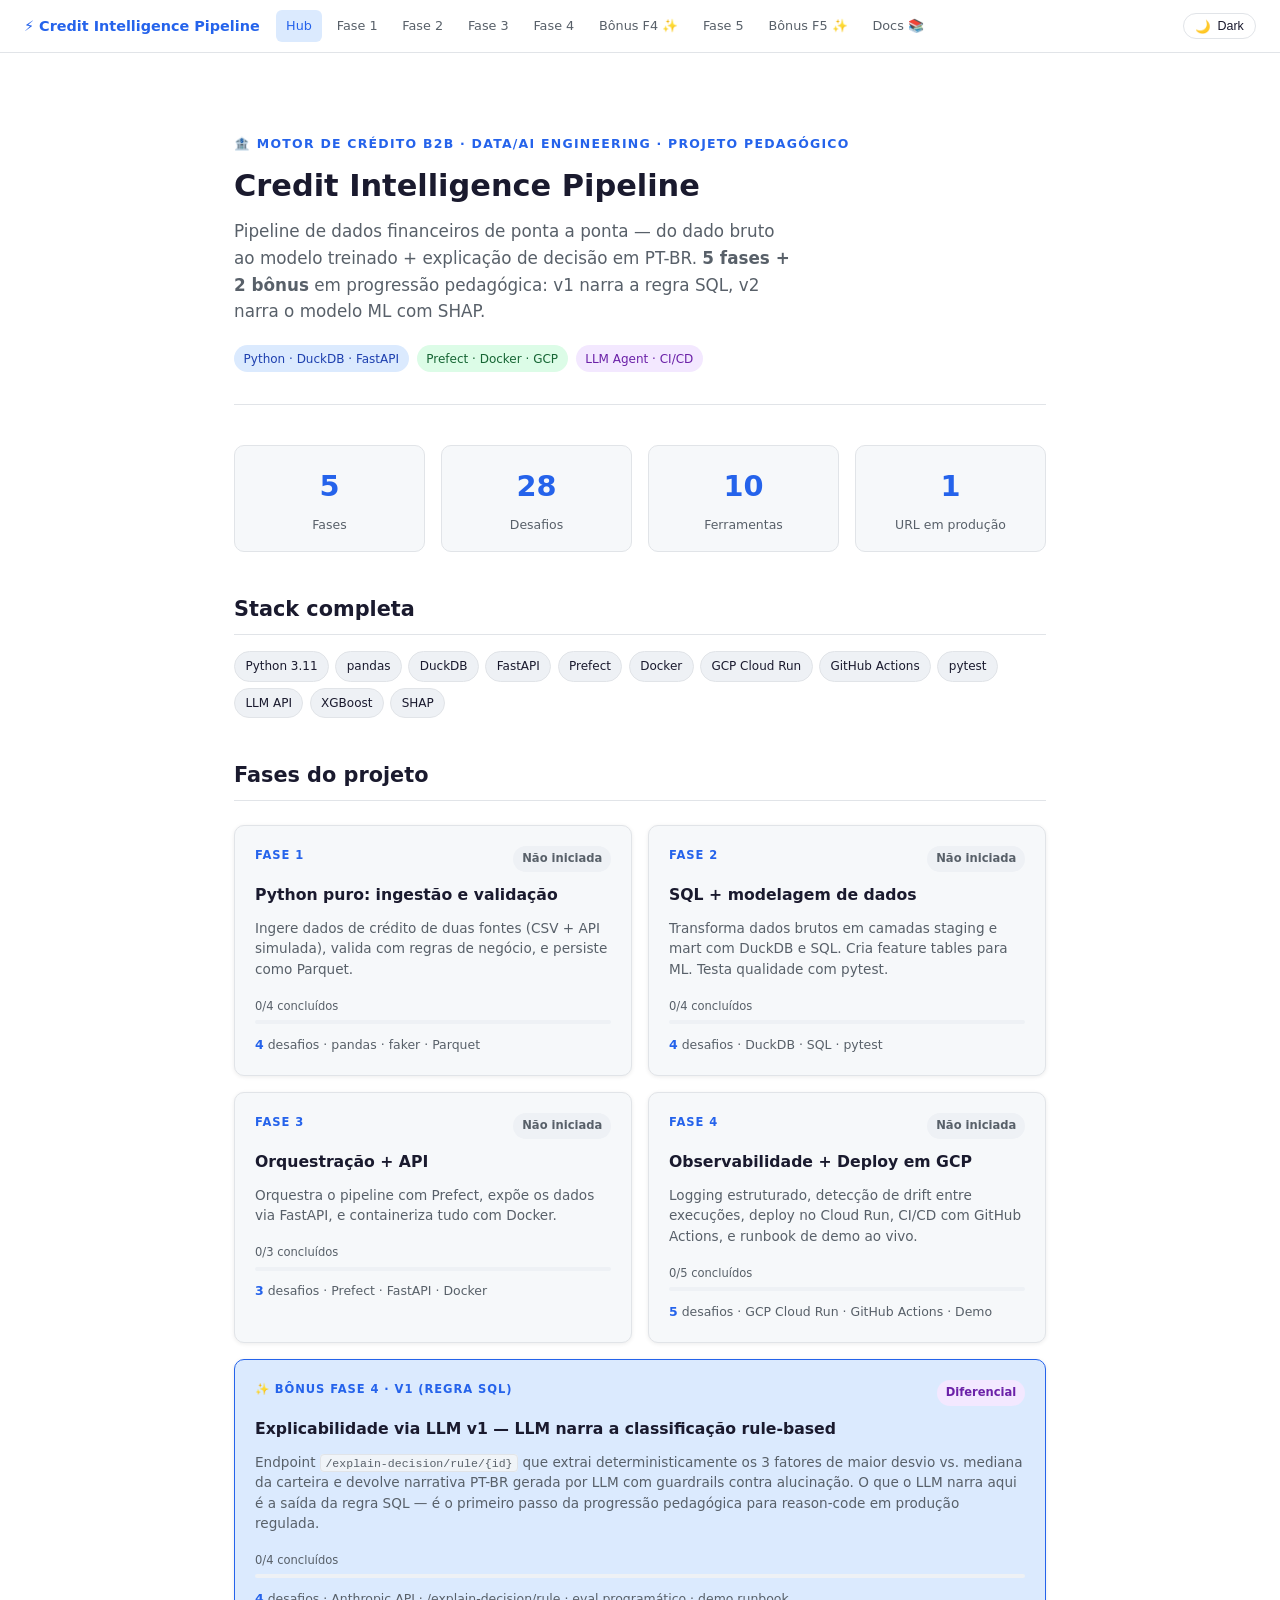
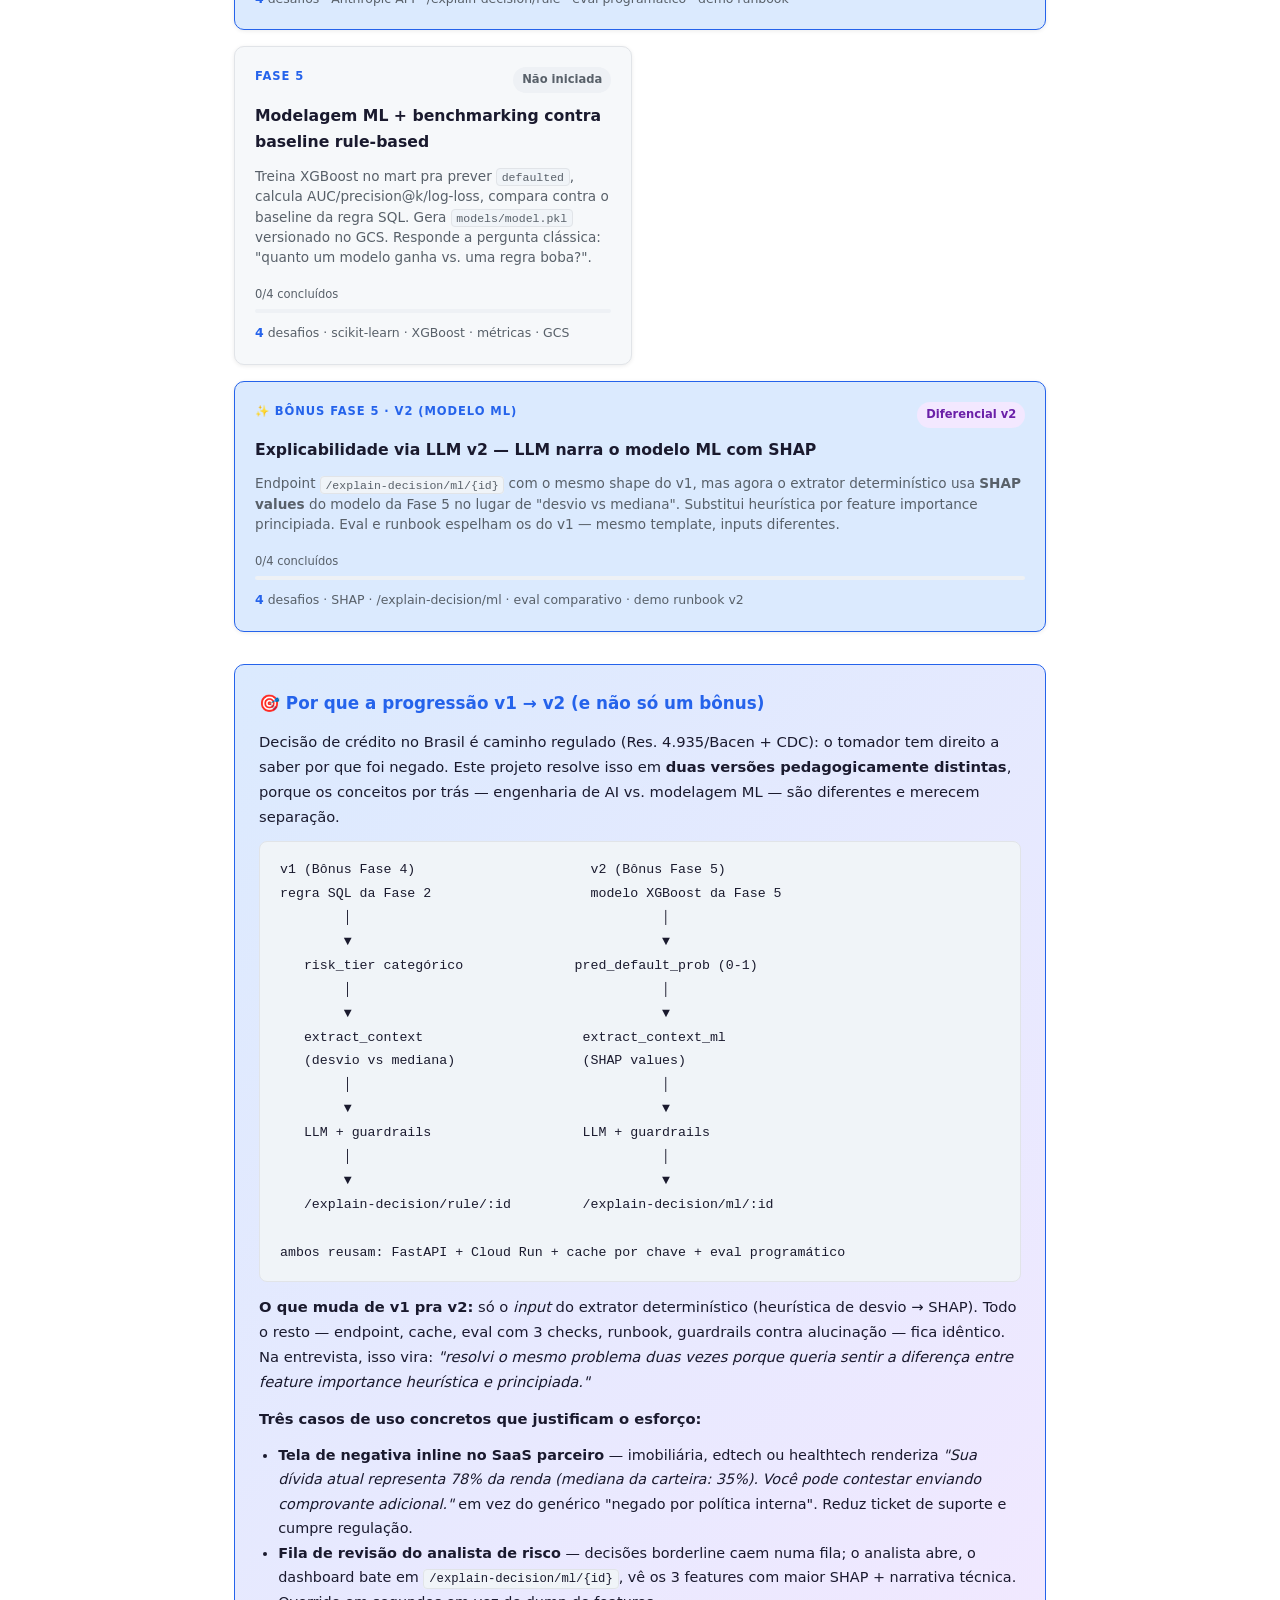
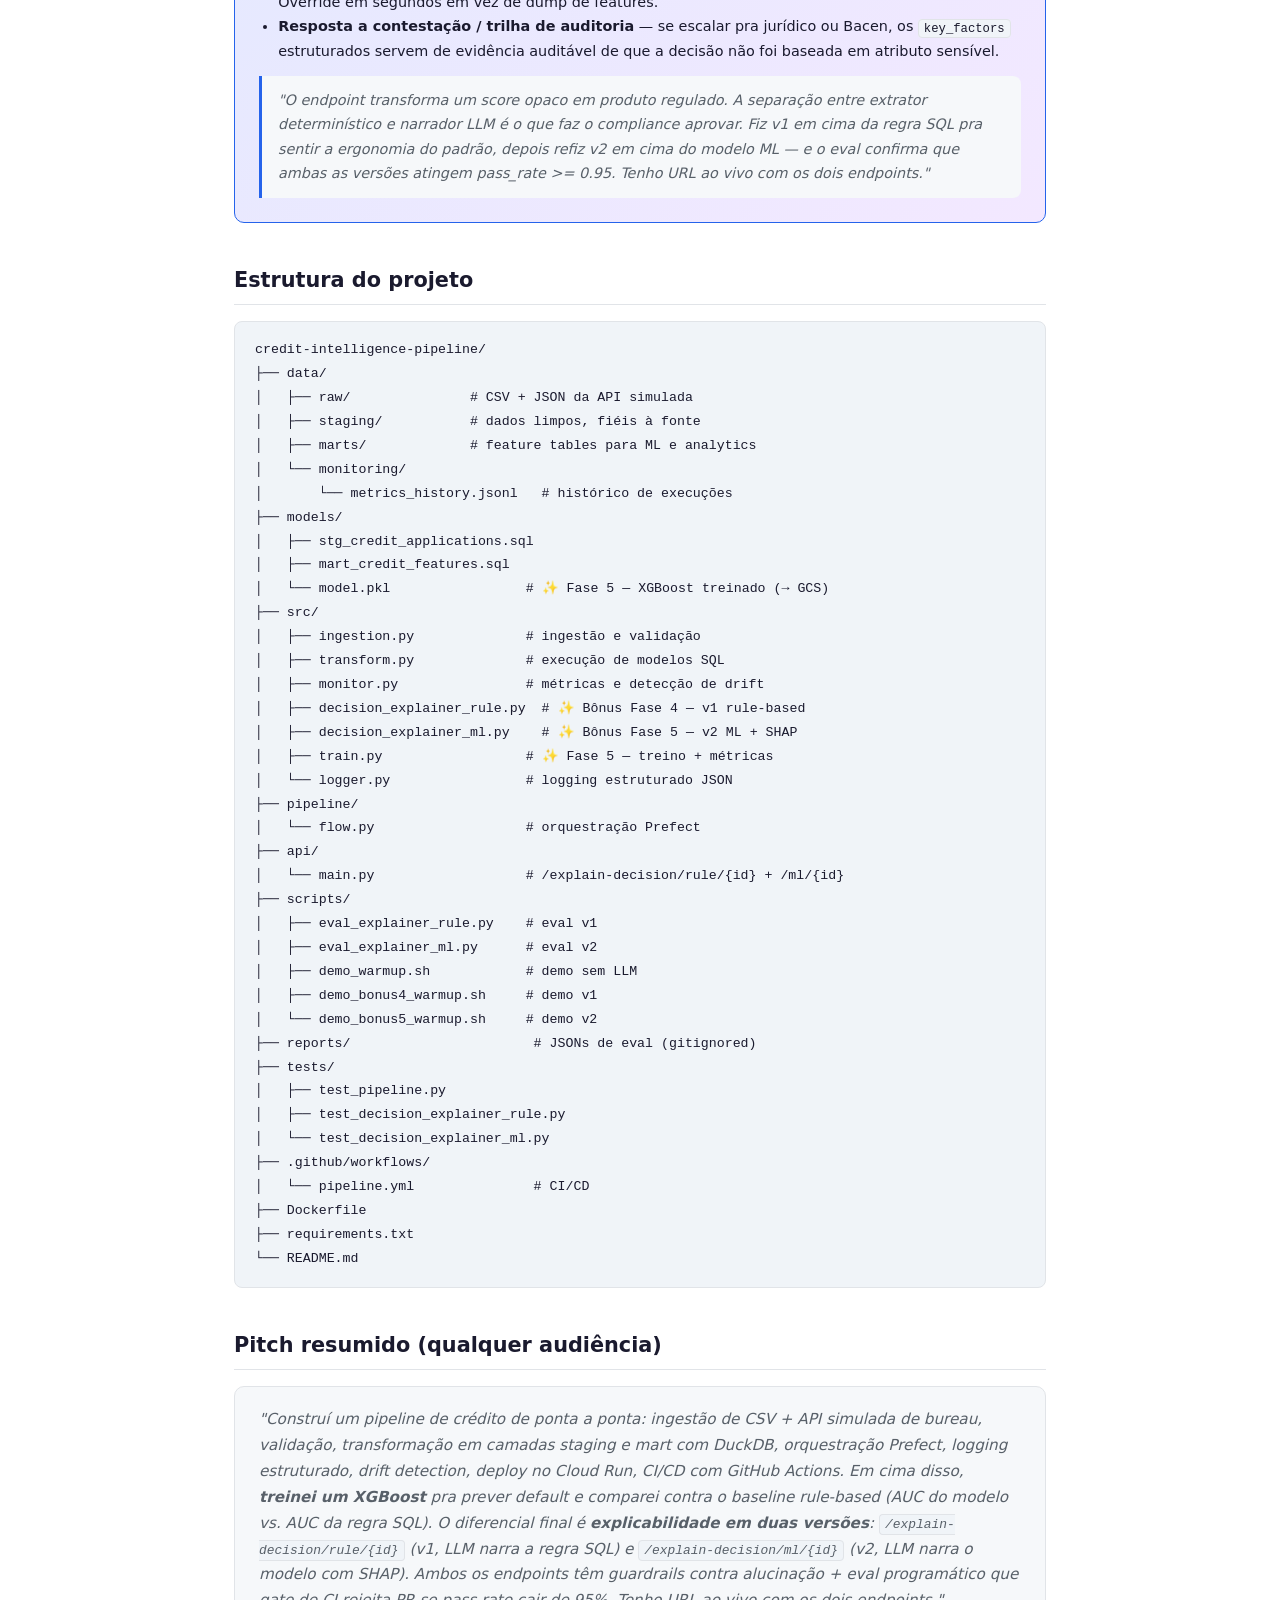
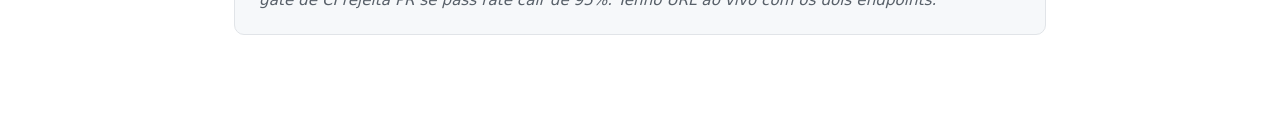
==== context/projeto-pedagogico/index.html @ de7de93d "chore: tornar projeto-pedagogico público + T.10 CI/CD level 2" ====
<!DOCTYPE html>
<html lang="pt-BR" data-theme="light">
<head>
<meta charset="UTF-8">
<meta name="viewport" content="width=device-width, initial-scale=1.0">
<title>Credit Intelligence Pipeline — Hub</title>
<link rel="stylesheet" href="style.css">
<style>
.hero {
  padding: 3rem 0 2rem;
  border-bottom: 1px solid var(--border);
  margin-bottom: 2.5rem;
}
.hero-label {
  font-size: 0.78rem; font-weight: 700; text-transform: uppercase;
  letter-spacing: 0.1em; color: var(--accent); margin-bottom: 0.75rem;
}
.hero h1 { margin-bottom: 0.75rem; }
.hero-sub { font-size: 1.05rem; color: var(--muted); max-width: 560px; line-height: 1.6; }
.meta { display: flex; flex-wrap: wrap; gap: 0.5rem; margin: 1.25rem 0 0; }

/* Phase grid */
.phase-grid { display: grid; grid-template-columns: repeat(auto-fill, minmax(360px, 1fr)); gap: 1rem; margin: 1.5rem 0; }

.phase-card {
  border: 1px solid var(--border); border-radius: var(--radius);
  padding: 1.25rem; background: var(--bg-2);
  display: flex; flex-direction: column; gap: 0.6rem;
  text-decoration: none; color: var(--text);
  transition: all 0.2s; box-shadow: var(--shadow);
}
.phase-card:hover {
  border-color: var(--accent); box-shadow: var(--shadow-lg);
  transform: translateY(-2px); text-decoration: none; color: var(--text);
}
.phase-card.bonus {
  border-color: var(--accent); background: var(--accent-light);
  grid-column: 1 / -1;
}
.phase-card-top { display: flex; justify-content: space-between; align-items: flex-start; gap: 1rem; }
.phase-num { font-size: 0.72rem; font-weight: 700; text-transform: uppercase; letter-spacing: 0.08em; color: var(--accent); }
.phase-status { font-size: 0.72rem; padding: 0.2rem 0.55rem; border-radius: 20px; font-weight: 600; white-space: nowrap; }
.status-todo { background: var(--bg-3); color: var(--muted); }
.status-done { background: var(--green); color: var(--green-text); }
.status-wip { background: var(--yellow); color: var(--yellow-text); }
.phase-card h3 { margin: 0; font-size: 0.98rem; color: var(--text); }
.phase-card p { font-size: 0.85rem; color: var(--muted); margin: 0; line-height: 1.5; }
.phase-challenges { font-size: 0.78rem; color: var(--muted); }
.phase-challenges span { color: var(--accent); font-weight: 600; }

/* Summary stats */
.stats { display: grid; grid-template-columns: repeat(4, 1fr); gap: 1rem; margin: 2rem 0; }
.stat { text-align: center; padding: 1rem; background: var(--bg-2); border: 1px solid var(--border); border-radius: var(--radius); }
.stat-num { font-size: 1.8rem; font-weight: 700; color: var(--accent); }
.stat-label { font-size: 0.78rem; color: var(--muted); margin-top: 0.2rem; }

/* Stack pills */
.stack { display: flex; flex-wrap: wrap; gap: 0.4rem; margin: 1rem 0; }
.pill {
  font-size: 0.75rem; font-weight: 500; padding: 0.25rem 0.65rem;
  background: var(--bg-3); border: 1px solid var(--border);
  border-radius: 20px; color: var(--text);
}

/* Bonus highlight */
.bonus-highlight {
  background: linear-gradient(135deg, var(--accent-light), var(--purple));
  border: 1px solid var(--accent); border-radius: var(--radius);
  padding: 1.5rem; margin: 2rem 0;
}
.bonus-highlight h3 { color: var(--accent); margin-top: 0; }
.bonus-highlight p { color: var(--text); font-size: 0.92rem; }
.quote {
  background: var(--bg-2); border-left: 3px solid var(--accent);
  padding: 0.75rem 1rem; border-radius: 0 8px 8px 0;
  font-style: italic; font-size: 0.9rem; color: var(--muted); margin-top: 0.75rem;
}
</style>
</head>
<body data-page-key="">

<div class="topbar">
  <div class="topbar-left">
    <span class="topbar-brand">⚡ Credit Intelligence Pipeline</span>
    <nav class="topbar-nav">
      <a href="index.html" class="active">Hub</a>
      <a href="fase-1.html">Fase 1</a>
      <a href="fase-2.html">Fase 2</a>
      <a href="fase-3.html">Fase 3</a>
      <a href="fase-4.html">Fase 4</a>
      <a href="bonus-fase4.html">Bônus F4 ✨</a>
      <a href="fase-5.html">Fase 5</a>
      <a href="bonus-fase5.html">Bônus F5 ✨</a>
      <a href="docs.html">Docs 📚</a>
    </nav>
  </div>
  <div class="topbar-right">
    <button class="btn-theme" onclick="toggleTheme()">
      <span id="theme-icon">🌙</span>
      <span id="theme-label">Dark</span>
    </button>
  </div>
</div>

<div class="container">

  <div class="hero">
    <div class="hero-label">🏦 Motor de crédito B2B · Data/AI Engineering · Projeto Pedagógico</div>
    <h1>Credit Intelligence Pipeline</h1>
    <p class="hero-sub">Pipeline de dados financeiros de ponta a ponta — do dado bruto ao modelo treinado + explicação de decisão em PT-BR. <strong>5 fases + 2 bônus</strong> em progressão pedagógica: v1 narra a regra SQL, v2 narra o modelo ML com SHAP.</p>
    <div class="meta">
      <span class="badge badge-blue">Python · DuckDB · FastAPI</span>
      <span class="badge badge-green">Prefect · Docker · GCP</span>
      <span class="badge badge-purple">LLM Agent · CI/CD</span>
    </div>
  </div>

  <div class="stats">
    <div class="stat"><div class="stat-num">5</div><div class="stat-label">Fases</div></div>
    <div class="stat"><div class="stat-num">28</div><div class="stat-label">Desafios</div></div>
    <div class="stat"><div class="stat-num">10</div><div class="stat-label">Ferramentas</div></div>
    <div class="stat"><div class="stat-num">1</div><div class="stat-label">URL em produção</div></div>
  </div>

  <h2>Stack completa</h2>
  <div class="stack">
    <span class="pill">Python 3.11</span>
    <span class="pill">pandas</span>
    <span class="pill">DuckDB</span>
    <span class="pill">FastAPI</span>
    <span class="pill">Prefect</span>
    <span class="pill">Docker</span>
    <span class="pill">GCP Cloud Run</span>
    <span class="pill">GitHub Actions</span>
    <span class="pill">pytest</span>
    <span class="pill">LLM API</span>
    <span class="pill">XGBoost</span>
    <span class="pill">SHAP</span>
  </div>

  <h2>Fases do projeto</h2>

  <div class="phase-grid">

    <a class="phase-card" href="fase-1.html">
      <div class="phase-card-top">
        <div class="phase-num">Fase 1</div>
        <span class="phase-status status-todo">Não iniciada</span>
      </div>
      <h3>Python puro: ingestão e validação</h3>
      <p>Ingere dados de crédito de duas fontes (CSV + API simulada), valida com regras de negócio, e persiste como Parquet.</p>
      <div class="phase-challenges"><span>4</span> desafios · pandas · faker · Parquet</div>
    </a>

    <a class="phase-card" href="fase-2.html">
      <div class="phase-card-top">
        <div class="phase-num">Fase 2</div>
        <span class="phase-status status-todo">Não iniciada</span>
      </div>
      <h3>SQL + modelagem de dados</h3>
      <p>Transforma dados brutos em camadas staging e mart com DuckDB e SQL. Cria feature tables para ML. Testa qualidade com pytest.</p>
      <div class="phase-challenges"><span>4</span> desafios · DuckDB · SQL · pytest</div>
    </a>

    <a class="phase-card" href="fase-3.html">
      <div class="phase-card-top">
        <div class="phase-num">Fase 3</div>
        <span class="phase-status status-todo">Não iniciada</span>
      </div>
      <h3>Orquestração + API</h3>
      <p>Orquestra o pipeline com Prefect, expõe os dados via FastAPI, e containeriza tudo com Docker.</p>
      <div class="phase-challenges"><span>3</span> desafios · Prefect · FastAPI · Docker</div>
    </a>

    <a class="phase-card" href="fase-4.html">
      <div class="phase-card-top">
        <div class="phase-num">Fase 4</div>
        <span class="phase-status status-todo">Não iniciada</span>
      </div>
      <h3>Observabilidade + Deploy em GCP</h3>
      <p>Logging estruturado, detecção de drift entre execuções, deploy no Cloud Run, CI/CD com GitHub Actions, e runbook de demo ao vivo.</p>
      <div class="phase-challenges"><span>5</span> desafios · GCP Cloud Run · GitHub Actions · Demo</div>
    </a>

    <a class="phase-card bonus" href="bonus-fase4.html">
      <div class="phase-card-top">
        <div class="phase-num">✨ Bônus Fase 4 · v1 (regra SQL)</div>
        <span class="phase-status" style="background:var(--purple);color:var(--purple-text);">Diferencial</span>
      </div>
      <h3>Explicabilidade via LLM v1 — LLM narra a classificação rule-based</h3>
      <p>Endpoint <code>/explain-decision/rule/{id}</code> que extrai deterministicamente os 3 fatores de maior desvio vs. mediana da carteira e devolve narrativa PT-BR gerada por LLM com guardrails contra alucinação. O que o LLM narra aqui é a saída da regra SQL — é o primeiro passo da progressão pedagógica para reason-code em produção regulada.</p>
      <div class="phase-challenges"><span>4</span> desafios · Anthropic API · /explain-decision/rule · eval programático · demo runbook</div>
    </a>

    <a class="phase-card" href="fase-5.html">
      <div class="phase-card-top">
        <div class="phase-num">Fase 5</div>
        <span class="phase-status status-todo">Não iniciada</span>
      </div>
      <h3>Modelagem ML + benchmarking contra baseline rule-based</h3>
      <p>Treina XGBoost no mart pra prever <code>defaulted</code>, calcula AUC/precision@k/log-loss, compara contra o baseline da regra SQL. Gera <code>models/model.pkl</code> versionado no GCS. Responde a pergunta clássica: "quanto um modelo ganha vs. uma regra boba?".</p>
      <div class="phase-challenges"><span>4</span> desafios · scikit-learn · XGBoost · métricas · GCS</div>
    </a>

    <a class="phase-card bonus" href="bonus-fase5.html">
      <div class="phase-card-top">
        <div class="phase-num">✨ Bônus Fase 5 · v2 (modelo ML)</div>
        <span class="phase-status" style="background:var(--purple);color:var(--purple-text);">Diferencial v2</span>
      </div>
      <h3>Explicabilidade via LLM v2 — LLM narra o modelo ML com SHAP</h3>
      <p>Endpoint <code>/explain-decision/ml/{id}</code> com o mesmo shape do v1, mas agora o extrator determinístico usa <strong>SHAP values</strong> do modelo da Fase 5 no lugar de "desvio vs mediana". Substitui heurística por feature importance principiada. Eval e runbook espelham os do v1 — mesmo template, inputs diferentes.</p>
      <div class="phase-challenges"><span>4</span> desafios · SHAP · /explain-decision/ml · eval comparativo · demo runbook v2</div>
    </a>

  </div>

  <div class="bonus-highlight">
    <h3>🎯 Por que a progressão v1 → v2 (e não só um bônus)</h3>
    <p>Decisão de crédito no Brasil é caminho regulado (Res. 4.935/Bacen + CDC): o tomador tem direito a saber por que foi negado. Este projeto resolve isso em <strong>duas versões pedagogicamente distintas</strong>, porque os conceitos por trás — engenharia de AI vs. modelagem ML — são diferentes e merecem separação.</p>
    <div class="repo">v1 (Bônus Fase 4)                      v2 (Bônus Fase 5)
regra SQL da Fase 2                    modelo XGBoost da Fase 5
        │                                       │
        ▼                                       ▼
   risk_tier categórico              pred_default_prob (0-1)
        │                                       │
        ▼                                       ▼
   extract_context                    extract_context_ml
   (desvio vs mediana)                (SHAP values)
        │                                       │
        ▼                                       ▼
   LLM + guardrails                   LLM + guardrails
        │                                       │
        ▼                                       ▼
   /explain-decision/rule/:id         /explain-decision/ml/:id

ambos reusam: FastAPI + Cloud Run + cache por chave + eval programático</div>
    <p><strong>O que muda de v1 pra v2:</strong> só o <em>input</em> do extrator determinístico (heurística de desvio → SHAP). Todo o resto — endpoint, cache, eval com 3 checks, runbook, guardrails contra alucinação — fica idêntico. Na entrevista, isso vira: <em>"resolvi o mesmo problema duas vezes porque queria sentir a diferença entre feature importance heurística e principiada."</em></p>
    <p><strong>Três casos de uso concretos que justificam o esforço:</strong></p>
    <ul style="margin: 0.5rem 0 0.75rem; padding-left: 1.2rem; font-size: 0.9rem; line-height: 1.7; color: var(--text);">
      <li><strong>Tela de negativa inline no SaaS parceiro</strong> — imobiliária, edtech ou healthtech renderiza <em>"Sua dívida atual representa 78% da renda (mediana da carteira: 35%). Você pode contestar enviando comprovante adicional."</em> em vez do genérico "negado por política interna". Reduz ticket de suporte e cumpre regulação.</li>
      <li><strong>Fila de revisão do analista de risco</strong> — decisões borderline caem numa fila; o analista abre, o dashboard bate em <code>/explain-decision/ml/{id}</code>, vê os 3 features com maior SHAP + narrativa técnica. Override em segundos em vez de dump de features.</li>
      <li><strong>Resposta a contestação / trilha de auditoria</strong> — se escalar pra jurídico ou Bacen, os <code>key_factors</code> estruturados servem de evidência auditável de que a decisão não foi baseada em atributo sensível.</li>
    </ul>
    <div class="quote">
      "O endpoint transforma um score opaco em produto regulado. A separação entre extrator determinístico e narrador LLM é o que faz o compliance aprovar. Fiz v1 em cima da regra SQL pra sentir a ergonomia do padrão, depois refiz v2 em cima do modelo ML — e o eval confirma que ambas as versões atingem pass_rate &gt;= 0.95. Tenho URL ao vivo com os dois endpoints."
    </div>
  </div>

  <h2>Estrutura do projeto</h2>
  <div class="repo">credit-intelligence-pipeline/
├── data/
│   ├── raw/               # CSV + JSON da API simulada
│   ├── staging/           # dados limpos, fiéis à fonte
│   ├── marts/             # feature tables para ML e analytics
│   └── monitoring/
│       └── metrics_history.jsonl   # histórico de execuções
├── models/
│   ├── stg_credit_applications.sql
│   ├── mart_credit_features.sql
│   └── model.pkl                 # ✨ Fase 5 — XGBoost treinado (→ GCS)
├── src/
│   ├── ingestion.py              # ingestão e validação
│   ├── transform.py              # execução de modelos SQL
│   ├── monitor.py                # métricas e detecção de drift
│   ├── decision_explainer_rule.py  # ✨ Bônus Fase 4 — v1 rule-based
│   ├── decision_explainer_ml.py    # ✨ Bônus Fase 5 — v2 ML + SHAP
│   ├── train.py                  # ✨ Fase 5 — treino + métricas
│   └── logger.py                 # logging estruturado JSON
├── pipeline/
│   └── flow.py                   # orquestração Prefect
├── api/
│   └── main.py                   # /explain-decision/rule/{id} + /ml/{id}
├── scripts/
│   ├── eval_explainer_rule.py    # eval v1
│   ├── eval_explainer_ml.py      # eval v2
│   ├── demo_warmup.sh            # demo sem LLM
│   ├── demo_bonus4_warmup.sh     # demo v1
│   └── demo_bonus5_warmup.sh     # demo v2
├── reports/                       # JSONs de eval (gitignored)
├── tests/
│   ├── test_pipeline.py
│   ├── test_decision_explainer_rule.py
│   └── test_decision_explainer_ml.py
├── .github/workflows/
│   └── pipeline.yml               # CI/CD
├── Dockerfile
├── requirements.txt
└── README.md</div>

  <h2>Pitch resumido (qualquer audiência)</h2>
  <div class="speech">
    "Construí um pipeline de crédito de ponta a ponta: ingestão de CSV + API simulada de bureau, validação, transformação em camadas staging e mart com DuckDB, orquestração Prefect, logging estruturado, drift detection, deploy no Cloud Run, CI/CD com GitHub Actions. Em cima disso, <strong>treinei um XGBoost</strong> pra prever default e comparei contra o baseline rule-based (AUC do modelo vs. AUC da regra SQL). O diferencial final é <strong>explicabilidade em duas versões</strong>: <code>/explain-decision/rule/{id}</code> (v1, LLM narra a regra SQL) e <code>/explain-decision/ml/{id}</code> (v2, LLM narra o modelo com SHAP). Ambos os endpoints têm guardrails contra alucinação + eval programático que gate de CI rejeita PR se pass rate cair de 95%. Tenho URL ao vivo com os dois endpoints."
  </div>

</div>

<script src="shared.js"></script>
<script>
(function () {
  var PHASES = [
    { id: 'fase1', label: 'Fase 1', total: 4, challenges: ['1.1','1.2','1.3','1.4'] },
    { id: 'fase2', label: 'Fase 2', total: 4, challenges: ['2.1','2.2','2.3','2.4'] },
    { id: 'fase3', label: 'Fase 3', total: 3, challenges: ['3.1','3.2','3.3'] },
    { id: 'fase4', label: 'Fase 4', total: 5, challenges: ['4.1','4.2','4.3','4.4','4.5'] },
    { id: 'bonus4', label: 'Bônus F4', total: 4, challenges: ['B4.1','B4.2','B4.3','B4.4'] },
    { id: 'fase5', label: 'Fase 5', total: 4, challenges: ['5.1','5.2','5.3','5.4'] },
    { id: 'bonus5', label: 'Bônus F5', total: 4, challenges: ['B5.1','B5.2','B5.3','B5.4'] }
  ];

  document.addEventListener('DOMContentLoaded', function () {
    var cards = document.querySelectorAll('.phase-card');
    PHASES.forEach(function (phase, i) {
      var card = cards[i];
      if (!card) return;

      var done = phase.challenges.filter(function (c) {
        return localStorage.getItem('progress_' + phase.id + '_challenge_' + c) === '1';
      }).length;

      // Update status badge
      var badge = card.querySelector('.phase-status');
      if (badge && !badge.style.background) {
        if (done === 0) {
          badge.textContent = 'Não iniciada';
          badge.className = 'phase-status status-todo';
        } else if (done === phase.total) {
          badge.textContent = 'Concluída ✓';
          badge.className = 'phase-status status-done';
          card.classList.add('phase-card-complete');
        } else {
          badge.textContent = 'Em andamento';
          badge.className = 'phase-status status-wip';
        }
      }

      // Inject progress bar before .phase-challenges
      var pct = Math.round(done / phase.total * 100);
      var challengesEl = card.querySelector('.phase-challenges');
      if (challengesEl) {
        var bar = document.createElement('div');
        bar.className = 'phase-card-progress';
        bar.innerHTML =
          '<div class="phase-card-progress-label">' + done + '/' + phase.total + ' concluídos</div>' +
          '<div class="phase-card-progress-bar"><div class="phase-card-progress-fill" style="width:' + pct + '%"></div></div>';
        card.insertBefore(bar, challengesEl);
      }
    });
  });
}());
</script>
</body>
</html>
---- context/projeto-pedagogico/style.css ----
:root {
  --bg: #ffffff; --bg-2: #f6f8fa; --bg-3: #eef1f5;
  --bg-code: #f0f4f8; --border: #e1e4e8;
  --text: #1a1a2e; --muted: #586069;
  --accent: #2563eb; --accent-light: #dbeafe; --accent-dark: #1d4ed8;
  --green: #dcfce7; --green-text: #166534;
  --yellow: #fef9c3; --yellow-text: #854d0e;
  --blue: #dbeafe; --blue-text: #1e40af;
  --purple: #f3e8ff; --purple-text: #6b21a8;
  --red: #fee2e2; --red-text: #991b1b;
  --shadow: 0 1px 4px rgba(0,0,0,0.08);
  --shadow-lg: 0 4px 16px rgba(0,0,0,0.10);
  --radius: 10px;
}
[data-theme="dark"] {
  --bg: #0d1117; --bg-2: #161b22; --bg-3: #1c2333;
  --bg-code: #1e2736; --border: #30363d;
  --text: #e6edf3; --muted: #8b949e;
  --accent: #58a6ff; --accent-light: #1a2d4d; --accent-dark: #79c0ff;
  --green: #0f2a1a; --green-text: #56d364;
  --yellow: #2a1f00; --yellow-text: #e3b341;
  --blue: #0d2244; --blue-text: #79c0ff;
  --purple: #2a1040; --purple-text: #d2a8ff;
  --red: #2a0a0a; --red-text: #f87171;
  --shadow: 0 1px 4px rgba(0,0,0,0.4);
  --shadow-lg: 0 4px 16px rgba(0,0,0,0.5);
}
* { box-sizing: border-box; margin: 0; padding: 0; }
body {
  font-family: -apple-system, BlinkMacSystemFont, 'Segoe UI', system-ui, sans-serif;
  background: var(--bg); color: var(--text); line-height: 1.7;
  transition: background 0.2s, color 0.2s;
}
a { color: var(--accent); text-decoration: none; }
a:hover { text-decoration: underline; }
h1 { font-size: 1.9rem; font-weight: 700; line-height: 1.3; }
h2 { font-size: 1.3rem; font-weight: 600; margin: 2.5rem 0 1rem; padding-bottom: 0.4rem; border-bottom: 1px solid var(--border); }
h3 { font-size: 1.05rem; font-weight: 600; margin: 2rem 0 0.75rem; color: var(--accent); }
p { margin: 0.75rem 0; }
hr { border: none; border-top: 1px solid var(--border); margin: 2rem 0; }
code {
  font-family: 'SF Mono','Fira Code',Consolas,monospace;
  font-size: 0.85em; background: var(--bg-code);
  padding: 0.15em 0.4em; border-radius: 4px; border: 1px solid var(--border);
}
pre {
  background: var(--bg-code); border: 1px solid var(--border);
  border-radius: 8px; padding: 1rem 1.25rem;
  overflow-x: auto; font-size: 0.82rem; line-height: 1.6; margin: 0.75rem 0;
}
pre code { background: none; border: none; padding: 0; font-size: 1em; }
table { width: 100%; border-collapse: collapse; font-size: 0.88rem; margin: 1rem 0; }
th { background: var(--bg-2); padding: 0.6rem 1rem; text-align: left; font-weight: 600; border: 1px solid var(--border); font-size: 0.8rem; }
td { padding: 0.55rem 1rem; border: 1px solid var(--border); vertical-align: top; }
tr:nth-child(even) td { background: var(--bg-2); }

/* Topbar */
.topbar {
  position: sticky; top: 0; z-index: 100;
  background: var(--bg); border-bottom: 1px solid var(--border);
  padding: 0.65rem 1.5rem;
  display: flex; justify-content: space-between; align-items: center;
  backdrop-filter: blur(8px);
}
.topbar-left { display: flex; align-items: center; gap: 1rem; }
.topbar-brand { font-weight: 700; font-size: 0.9rem; color: var(--accent); }
.topbar-nav { display: flex; gap: 0.25rem; }
.topbar-nav a {
  font-size: 0.8rem; padding: 0.3rem 0.65rem; border-radius: 6px;
  color: var(--muted); transition: all 0.15s;
}
.topbar-nav a:hover, .topbar-nav a.active {
  background: var(--accent-light); color: var(--accent); text-decoration: none;
}
.topbar-right { display: flex; align-items: center; gap: 0.75rem; }
.btn-theme {
  background: none; border: 1px solid var(--border); border-radius: 20px;
  padding: 0.3rem 0.7rem; cursor: pointer; color: var(--text);
  font-size: 0.78rem; transition: all 0.2s; display: flex; align-items: center; gap: 0.4rem;
}
.btn-theme:hover { background: var(--bg-2); }

/* Container */
.container { max-width: 860px; margin: 0 auto; padding: 2rem 1.5rem 5rem; }

/* Badges */
.badge {
  display: inline-block; font-size: 0.75rem; font-weight: 500;
  padding: 0.2rem 0.6rem; border-radius: 20px;
}
.badge-blue { background: var(--blue); color: var(--blue-text); }
.badge-green { background: var(--green); color: var(--green-text); }
.badge-purple { background: var(--purple); color: var(--purple-text); }
.badge-yellow { background: var(--yellow); color: var(--yellow-text); }
.badge-red { background: var(--red); color: var(--red-text); }

/* Challenge cards */
.challenge {
  border: 1px solid var(--border); border-radius: var(--radius);
  margin: 1.5rem 0; overflow: hidden; box-shadow: var(--shadow);
}
.challenge-header {
  padding: 0.7rem 1.25rem; background: var(--bg-2);
  border-bottom: 1px solid var(--border); font-weight: 600;
  font-size: 0.9rem; display: flex; align-items: center; gap: 0.75rem;
}
.challenge-body { padding: 1.25rem; }
.tag {
  font-size: 0.76rem; font-weight: 700; padding: 0.2rem 0.6rem;
  border-radius: 5px; display: inline-block; margin: 0.5rem 0 0.2rem;
}
.tag-build { background: var(--blue); color: var(--blue-text); }
.tag-hint { background: var(--yellow); color: var(--yellow-text); }
.tag-criteria { background: var(--green); color: var(--green-text); }
.tag-expected { background: var(--purple); color: var(--purple-text); }
.tag + p { margin-top: 0.3rem; }

/* Details toggle */
details { margin: 1rem 0 0; border: 1px solid var(--border); border-radius: 8px; overflow: hidden; }
summary {
  padding: 0.65rem 1rem; background: var(--bg-2);
  cursor: pointer; font-size: 0.85rem; font-weight: 600;
  color: var(--muted); user-select: none; list-style: none;
  display: flex; align-items: center; gap: 0.5rem; transition: background 0.15s;
}
summary::-webkit-details-marker { display: none; }
summary::before { content: '▶'; font-size: 0.65rem; transition: transform 0.2s; color: var(--accent); }
details[open] summary::before { transform: rotate(90deg); }
details[open] summary { background: var(--accent-light); color: var(--accent); }
details > *:not(summary) { padding: 1rem 1.25rem; border-top: 1px solid var(--border); }

/* Steps toggle — collapses the passo-a-passo guide */
details.steps-toggle {
  border-color: var(--accent);
  margin: 0.75rem 0 1rem;
}
details.steps-toggle > summary {
  color: var(--accent);
  background: var(--accent-light);
  font-size: 0.82rem;
}
details.steps-toggle[open] > summary {
  background: var(--accent-light);
  color: var(--accent-dark);
}
details.steps-toggle > .steps {
  padding: 0;
  border-top: 1px solid var(--accent);
}

/* Recall toggle */
details.recall-toggle {
  border-color: var(--purple-text);
  margin: 0.75rem 0 1rem;
}
details.recall-toggle > summary {
  color: var(--purple-text);
  background: var(--purple);
  font-size: 0.82rem;
}
details.recall-toggle[open] > summary {
  background: var(--purple);
  color: var(--purple-text);
}
details.recall-toggle > .recall-block {
  padding: 0;
  border-top: 1px solid var(--purple-text);
}

/* Phase header */
.phase-header {
  background: var(--bg-2); border: 1px solid var(--border);
  border-radius: var(--radius); padding: 1.25rem 1.5rem; margin: 2rem 0 1.5rem;
}
.phase-label { font-size: 0.72rem; font-weight: 700; text-transform: uppercase; letter-spacing: 0.08em; color: var(--accent); margin-bottom: 0.4rem; }
.phase-question { font-size: 0.98rem; font-style: italic; color: var(--muted); line-height: 1.5; }

/* Variations */
.variations { background: var(--bg-2); border: 1px solid var(--border); border-radius: 8px; padding: 1rem 1.25rem; margin: 1.5rem 0; }
.variations-title { font-size: 0.78rem; font-weight: 700; text-transform: uppercase; letter-spacing: 0.06em; color: var(--muted); margin-bottom: 0.75rem; }
.checklist { list-style: none; }
.checklist li { padding: 0.3rem 0; display: flex; align-items: flex-start; gap: 0.6rem; font-size: 0.9rem; }
.checklist li::before { content: '☐'; color: var(--accent); font-size: 1rem; flex-shrink: 0; margin-top: 0.05rem; }

/* Blank test */
.blank-test {
  border-left: 3px solid var(--accent); padding: 0.75rem 1rem;
  background: var(--accent-light); border-radius: 0 8px 8px 0; margin: 1.5rem 0; font-size: 0.9rem;
}
.blank-test strong { color: var(--accent); }

/* Repo */
.repo {
  background: var(--bg-code); border: 1px solid var(--border); border-radius: 8px;
  padding: 1rem 1.25rem; font-family: monospace; font-size: 0.83rem;
  line-height: 1.8; white-space: pre; overflow-x: auto;
}

/* Speech */
.speech {
  background: var(--bg-2); border: 1px solid var(--border); border-radius: var(--radius);
  padding: 1.25rem 1.5rem; font-style: italic; font-size: 0.95rem;
  line-height: 1.7; color: var(--muted);
}

/* Refs */
.refs { font-size: 0.85rem; }
.refs li { margin: 0.4rem 0; list-style: none; padding-left: 1rem; position: relative; }
.refs li::before { content: '→'; position: absolute; left: 0; color: var(--accent); }

/* Page nav */
.page-nav {
  display: flex; justify-content: space-between; align-items: center;
  margin-top: 3rem; padding-top: 1.5rem; border-top: 1px solid var(--border);
}
.btn-nav {
  display: flex; align-items: center; gap: 0.5rem;
  padding: 0.6rem 1.1rem; border-radius: 8px; font-size: 0.88rem;
  font-weight: 500; border: 1px solid var(--border);
  background: var(--bg-2); color: var(--text); cursor: pointer; transition: all 0.15s;
  text-decoration: none;
}
.btn-nav:hover { background: var(--accent-light); border-color: var(--accent); color: var(--accent); text-decoration: none; }
.btn-nav:disabled, .btn-nav.disabled { opacity: 0.35; pointer-events: none; }

/* Progress bar */
.progress-bar { height: 4px; background: var(--border); border-radius: 2px; margin: 0.5rem 0; overflow: hidden; }
.progress-fill { height: 100%; background: var(--accent); border-radius: 2px; transition: width 0.3s; }

/* Phase flow diagram */
.phase-flow {
  border: 1px solid var(--border); border-radius: var(--radius);
  padding: 1rem 1.25rem; margin: 1.5rem 0; background: var(--bg-2);
}
.phase-flow-title {
  font-size: 0.72rem; font-weight: 700; text-transform: uppercase;
  letter-spacing: 0.08em; color: var(--muted); margin-bottom: 0.85rem;
}
.flow-steps {
  display: flex; align-items: flex-start; gap: 0; flex-wrap: wrap;
}
.flow-step {
  flex: 1; min-width: 110px; background: var(--bg);
  border: 1px solid var(--border); border-radius: 8px;
  padding: 0.65rem 0.8rem; font-size: 0.82rem;
}
.flow-step-num {
  font-size: 0.68rem; font-weight: 700; color: var(--accent);
  text-transform: uppercase; letter-spacing: 0.06em; margin-bottom: 0.2rem;
}
.flow-step-label { font-weight: 600; color: var(--text); line-height: 1.3; }
.flow-step-out {
  font-size: 0.74rem; color: var(--muted); margin-top: 0.3rem; line-height: 1.4;
}
.flow-arrow {
  padding: 0 0.35rem; color: var(--accent); font-size: 1rem;
  align-self: center; flex-shrink: 0;
}

/* Challenge I/O badges */
.challenge-io {
  display: flex; gap: 0.5rem; flex-wrap: wrap; margin: 0.5rem 0 0.85rem;
}
.io-badge {
  font-size: 0.74rem; padding: 0.18rem 0.55rem; border-radius: 5px;
  border: 1px solid var(--border); background: var(--bg-3);
  color: var(--muted); display: flex; align-items: center; gap: 0.3rem;
}
.io-badge strong { color: var(--text); font-weight: 600; }

/* Connection note */
.connect-note {
  background: var(--accent-light); border: 1px solid var(--accent);
  border-radius: 8px; padding: 0.65rem 1rem; font-size: 0.84rem;
  color: var(--text); margin: 0.75rem 0; line-height: 1.5;
}
.connect-note strong { color: var(--accent); }

/* Micro-steps */
.steps { display: flex; flex-direction: column; gap: 0.75rem; margin: 0.75rem 0; }
.step {
  border: 1px solid var(--border); border-radius: 8px; overflow: hidden;
}
.step-header {
  display: flex; align-items: center; gap: 0.75rem;
  padding: 0.5rem 0.9rem; background: var(--bg-2);
  border-bottom: 1px solid var(--border);
}
.step-num {
  font-size: 0.68rem; font-weight: 700; text-transform: uppercase;
  letter-spacing: 0.08em; color: var(--accent); white-space: nowrap;
}
.step-title { font-size: 0.85rem; font-weight: 600; color: var(--text); }
.step-body { padding: 0.75rem 0.9rem; font-size: 0.88rem; }
.step-body p { margin: 0.3rem 0; }
.step-body code { font-size: 0.82em; }

/* Active Recall block */
.recall-block {
  border: 2px solid var(--accent); border-radius: var(--radius);
  overflow: hidden; margin: 1.25rem 0;
}
.recall-header {
  background: var(--accent); padding: 0.55rem 1rem;
  display: flex; align-items: center; justify-content: space-between;
}
.recall-title-text {
  font-size: 0.78rem; font-weight: 700; text-transform: uppercase;
  letter-spacing: 0.08em; color: #fff;
}
.recall-subtitle {
  font-size: 0.74rem; color: rgba(255,255,255,0.8);
}
.recall-body { padding: 1rem 1.25rem; background: var(--bg-code); }
.recall-body pre {
  margin: 0; background: none; border: none; padding: 0;
  font-size: 0.82rem; line-height: 1.9;
}
.code-blank {
  display: inline-block;
  font-family: 'SF Mono','Fira Code',Consolas,monospace;
  font-size: 0.9em;
  background: var(--bg-3);
  border: 1.5px dashed var(--accent);
  border-radius: 4px;
  padding: 0.05em 0.4em;
  color: var(--text);
  min-width: 80px;
  outline: none;
  transition: border-color 0.15s, background 0.15s;
  vertical-align: baseline;
}
.code-blank:focus { border-style: solid; border-color: var(--accent-dark); }
.code-blank.correct { border-color: var(--green-text); background: var(--green); border-style: solid; }
.code-blank.wrong { border-color: var(--red-text); background: var(--red); border-style: solid; }
.code-blank.revealed { border-color: var(--accent); background: var(--accent-light); border-style: solid; }
.recall-actions {
  display: flex; gap: 0.5rem; padding: 0.75rem 1.25rem;
  background: var(--bg-2); border-top: 1px solid var(--border);
  align-items: center;
}
.btn-recall {
  font-size: 0.78rem; font-weight: 600; padding: 0.3rem 0.8rem;
  border-radius: 6px; cursor: pointer; border: 1px solid var(--border);
  transition: all 0.15s;
}
.btn-check { background: var(--accent); color: #fff; border-color: var(--accent); }
.btn-check:hover { background: var(--accent-dark); }
.btn-reveal { background: var(--bg-3); color: var(--muted); }
.btn-reveal:hover { background: var(--border); color: var(--text); }
.btn-reset { background: none; color: var(--muted); }
.btn-reset:hover { color: var(--text); }
.recall-feedback {
  font-size: 0.78rem; font-weight: 600; margin-left: auto;
  padding: 0.25rem 0.6rem; border-radius: 5px;
}
.recall-feedback.ok { background: var(--green); color: var(--green-text); }
.recall-feedback.fail { background: var(--red); color: var(--red-text); }

/* ── Progress tracking ───────────────────────────────────────────────── */
.progress-check {
  margin-left: auto;
  display: flex; align-items: center; gap: 0.35rem;
  cursor: pointer; font-size: 0.76rem; font-weight: 500;
  color: var(--muted); user-select: none; flex-shrink: 0;
}
.progress-check input[type="checkbox"] {
  width: 15px; height: 15px; cursor: pointer;
  accent-color: var(--green-text);
}
.progress-check-label { white-space: nowrap; }
.challenge-done { border-color: var(--green-text); }
.challenge-done .challenge-header { background: var(--green); }
[data-theme="dark"] .challenge-done .challenge-header { background: var(--green); }

/* Phase card progress (index.html) */
.phase-card-progress { margin-top: 0.5rem; }
.phase-card-progress-label { font-size: 0.72rem; color: var(--muted); margin-bottom: 0.25rem; }
.phase-card-progress-bar { height: 4px; background: var(--bg-3); border-radius: 2px; overflow: hidden; }
.phase-card-progress-fill { height: 100%; background: var(--accent); border-radius: 2px; transition: width 0.3s ease; }
.phase-card-complete { border-color: var(--green-text) !important; }
.phase-card-complete .phase-num::after { content: ' ✓'; color: var(--green-text); }

/* ── Keyboard shortcut hint ──────────────────────────────────────────── */
.recall-shortcuts-hint {
  font-size: 0.7rem; color: var(--muted);
  padding: 0.3rem 1.25rem 0.6rem;
  background: var(--bg-2); border-top: 1px solid var(--border);
}

/* Floating ? button */
.shortcuts-fab {
  position: fixed; bottom: 4.75rem; right: 1.25rem;
  width: 36px; height: 36px; border-radius: 50%;
  background: var(--bg-3); border: 1px solid var(--border);
  color: var(--muted); font-weight: 700; font-size: 0.9rem;
  cursor: pointer; z-index: 200;
  display: flex; align-items: center; justify-content: center;
  box-shadow: var(--shadow); transition: background 0.15s, color 0.15s;
}
.shortcuts-fab:hover { background: var(--accent-light); color: var(--accent); }
.shortcuts-tooltip {
  position: fixed; bottom: 8.25rem; right: 1.25rem;
  background: var(--bg); border: 1px solid var(--border);
  border-radius: var(--radius); padding: 0.85rem 1rem;
  box-shadow: var(--shadow-lg); z-index: 200;
  font-size: 0.82rem; min-width: 250px;
  display: none;
}
.shortcuts-tooltip.visible { display: block; }
.shortcuts-tooltip strong { display: block; margin-bottom: 0.5rem; color: var(--text); }
.shortcuts-tooltip ul { list-style: none; padding: 0; margin: 0; }
.shortcuts-tooltip li {
  display: flex; align-items: center; gap: 0.75rem;
  padding: 0.2rem 0; color: var(--muted);
}
.shortcuts-tooltip li kbd {
  font-family: 'SF Mono','Fira Code',Consolas,monospace; font-size: 0.72rem;
  background: var(--bg-3); border: 1px solid var(--border);
  border-radius: 4px; padding: 0.15em 0.45em;
  color: var(--text); white-space: nowrap; flex-shrink: 0; min-width: 70px;
  text-align: center;
}

/* ── Scroll-to-top button ────────────────────────────────────────────── */
.scroll-top-btn {
  position: fixed; bottom: 1.25rem; right: 1.25rem;
  width: 40px; height: 40px; border-radius: 50%;
  background: var(--accent); color: #fff;
  border: none; cursor: pointer; z-index: 200;
  font-size: 1.1rem; font-weight: 700;
  box-shadow: var(--shadow-lg);
  opacity: 0; transform: translateY(8px);
  transition: opacity 0.2s, transform 0.2s;
  pointer-events: none; line-height: 1;
}
.scroll-top-btn.visible { opacity: 1; transform: translateY(0); pointer-events: auto; }

/* ── Time estimate badge ─────────────────────────────────────────────── */
.badge-time {
  background: var(--yellow); color: var(--yellow-text);
  font-size: 0.7rem; font-weight: 600; flex-shrink: 0;
}

/* ── Prism.js token overrides — follows page theme via CSS vars ──────── */
code[class*="language-"], pre[class*="language-"] {
  background: var(--bg-code) !important;
  color: var(--text) !important;
  text-shadow: none !important;
  font-size: 0.82rem; line-height: 1.6;
}
pre[class*="language-"] { margin: 0; padding: 0; border: none; }
.token.keyword    { color: var(--accent) !important; font-weight: 600; }
.token.builtin    { color: var(--accent) !important; }
.token.string     { color: #16a34a !important; }
.token.comment    { color: var(--muted) !important; font-style: italic; }
.token.function   { color: #d97706 !important; }
.token.number     { color: #9333ea !important; }
.token.operator   { color: var(--text) !important; }
.token.punctuation{ color: var(--muted) !important; }
.token.class-name { color: #d97706 !important; font-weight: 600; }
[data-theme="dark"] .token.string   { color: #4ade80 !important; }
[data-theme="dark"] .token.function { color: #fbbf24 !important; }
[data-theme="dark"] .token.number   { color: #c084fc !important; }
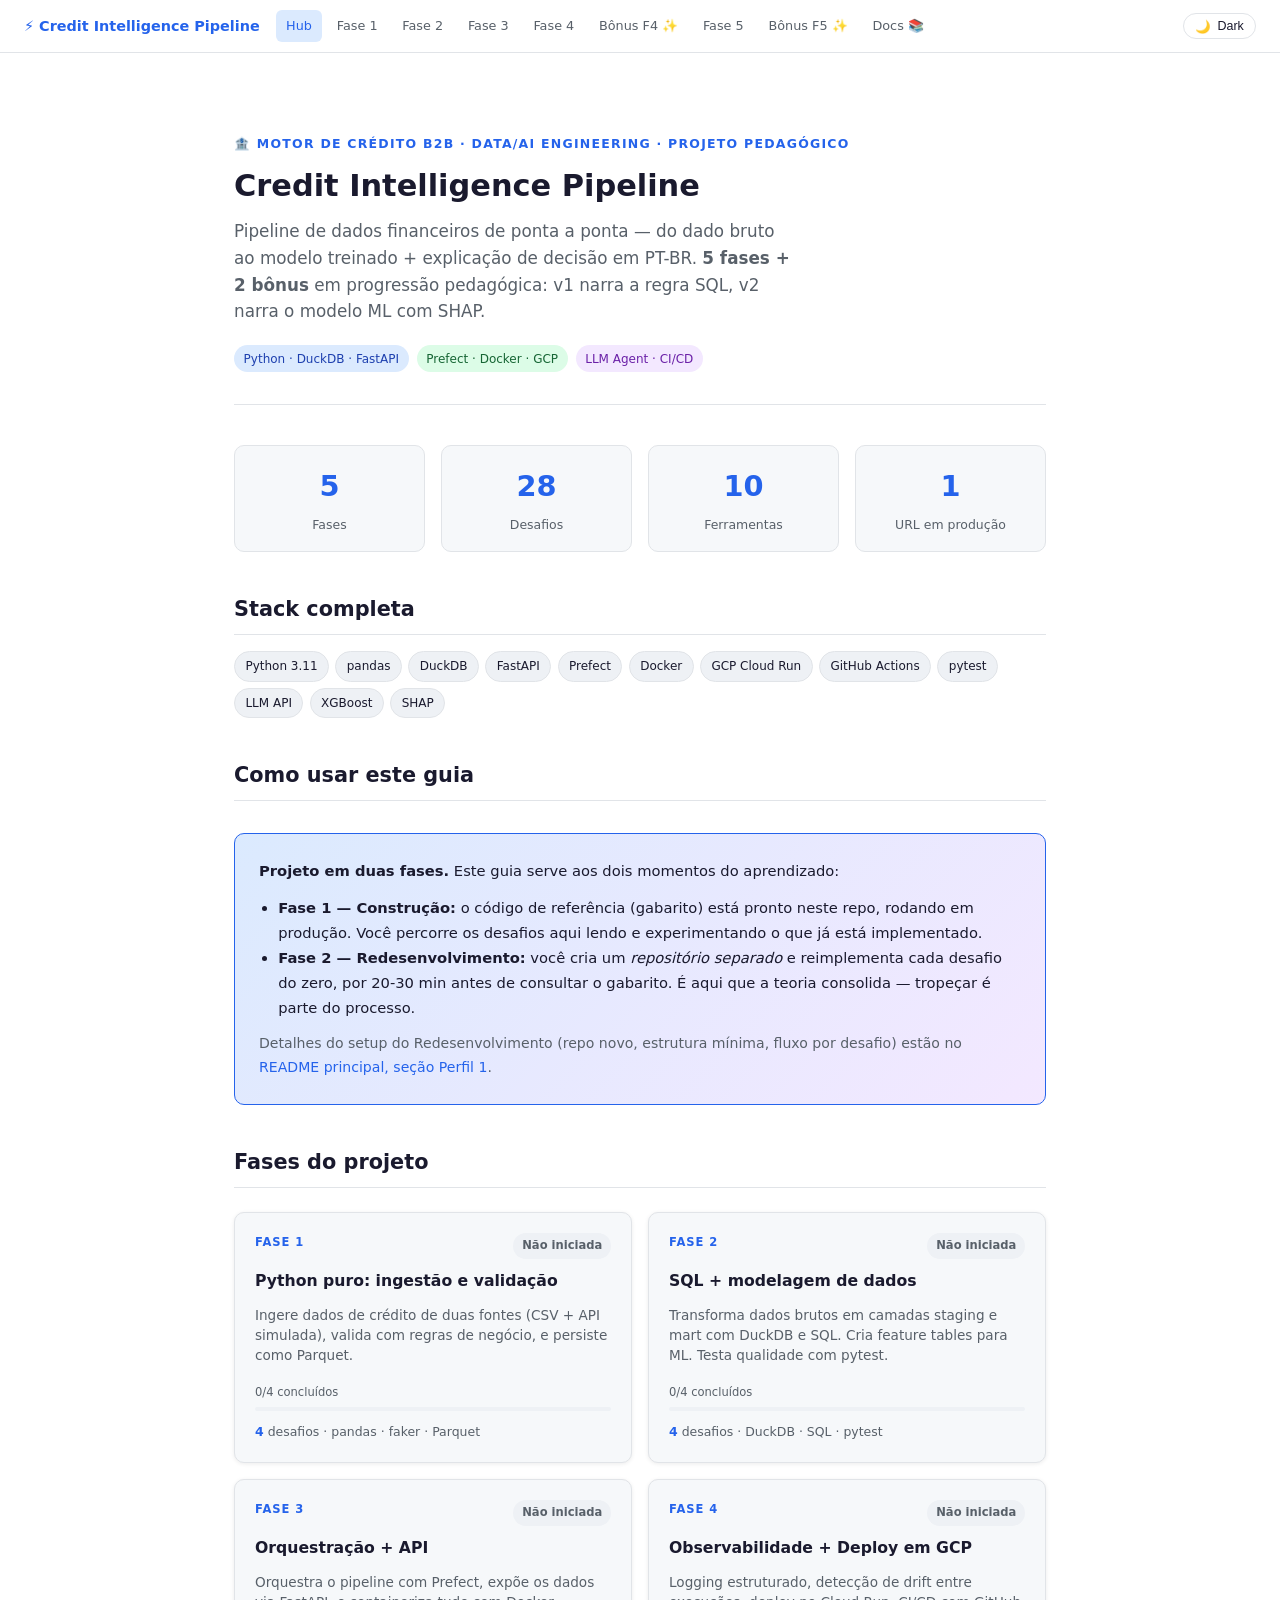
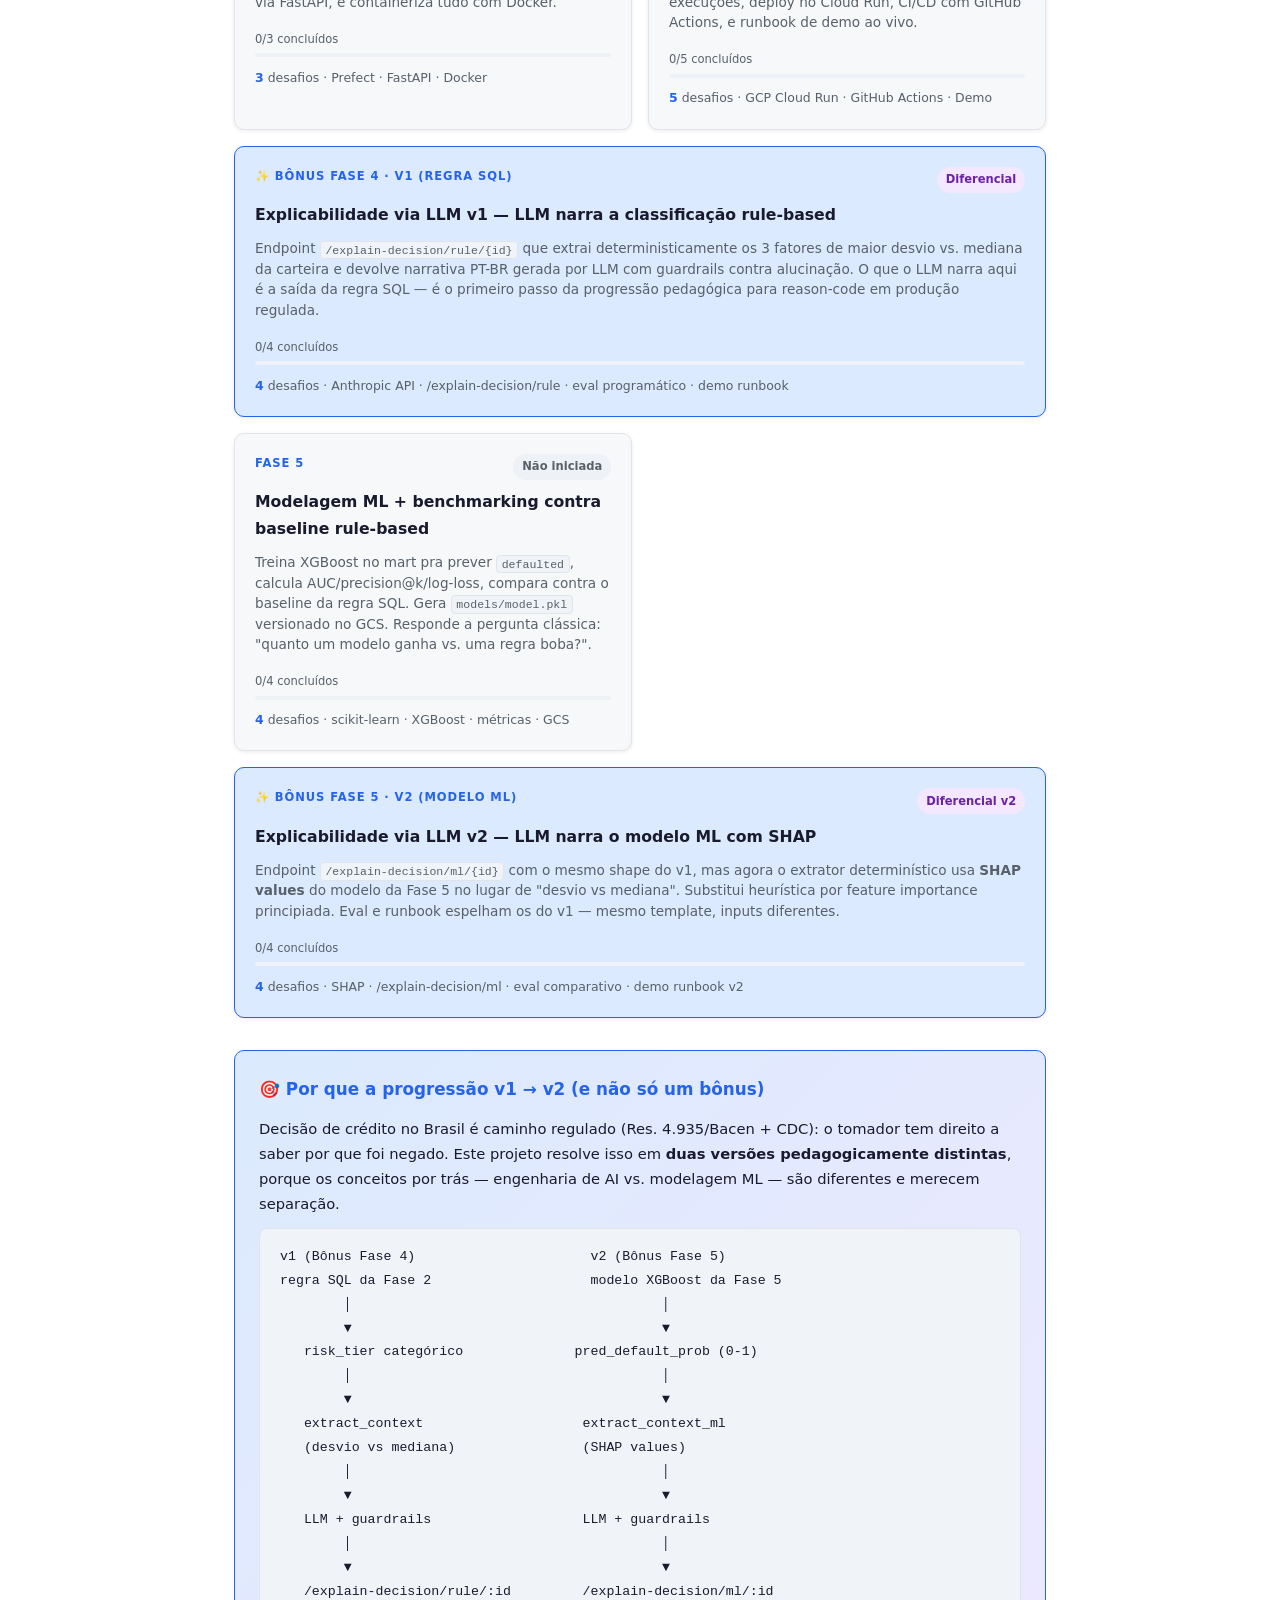
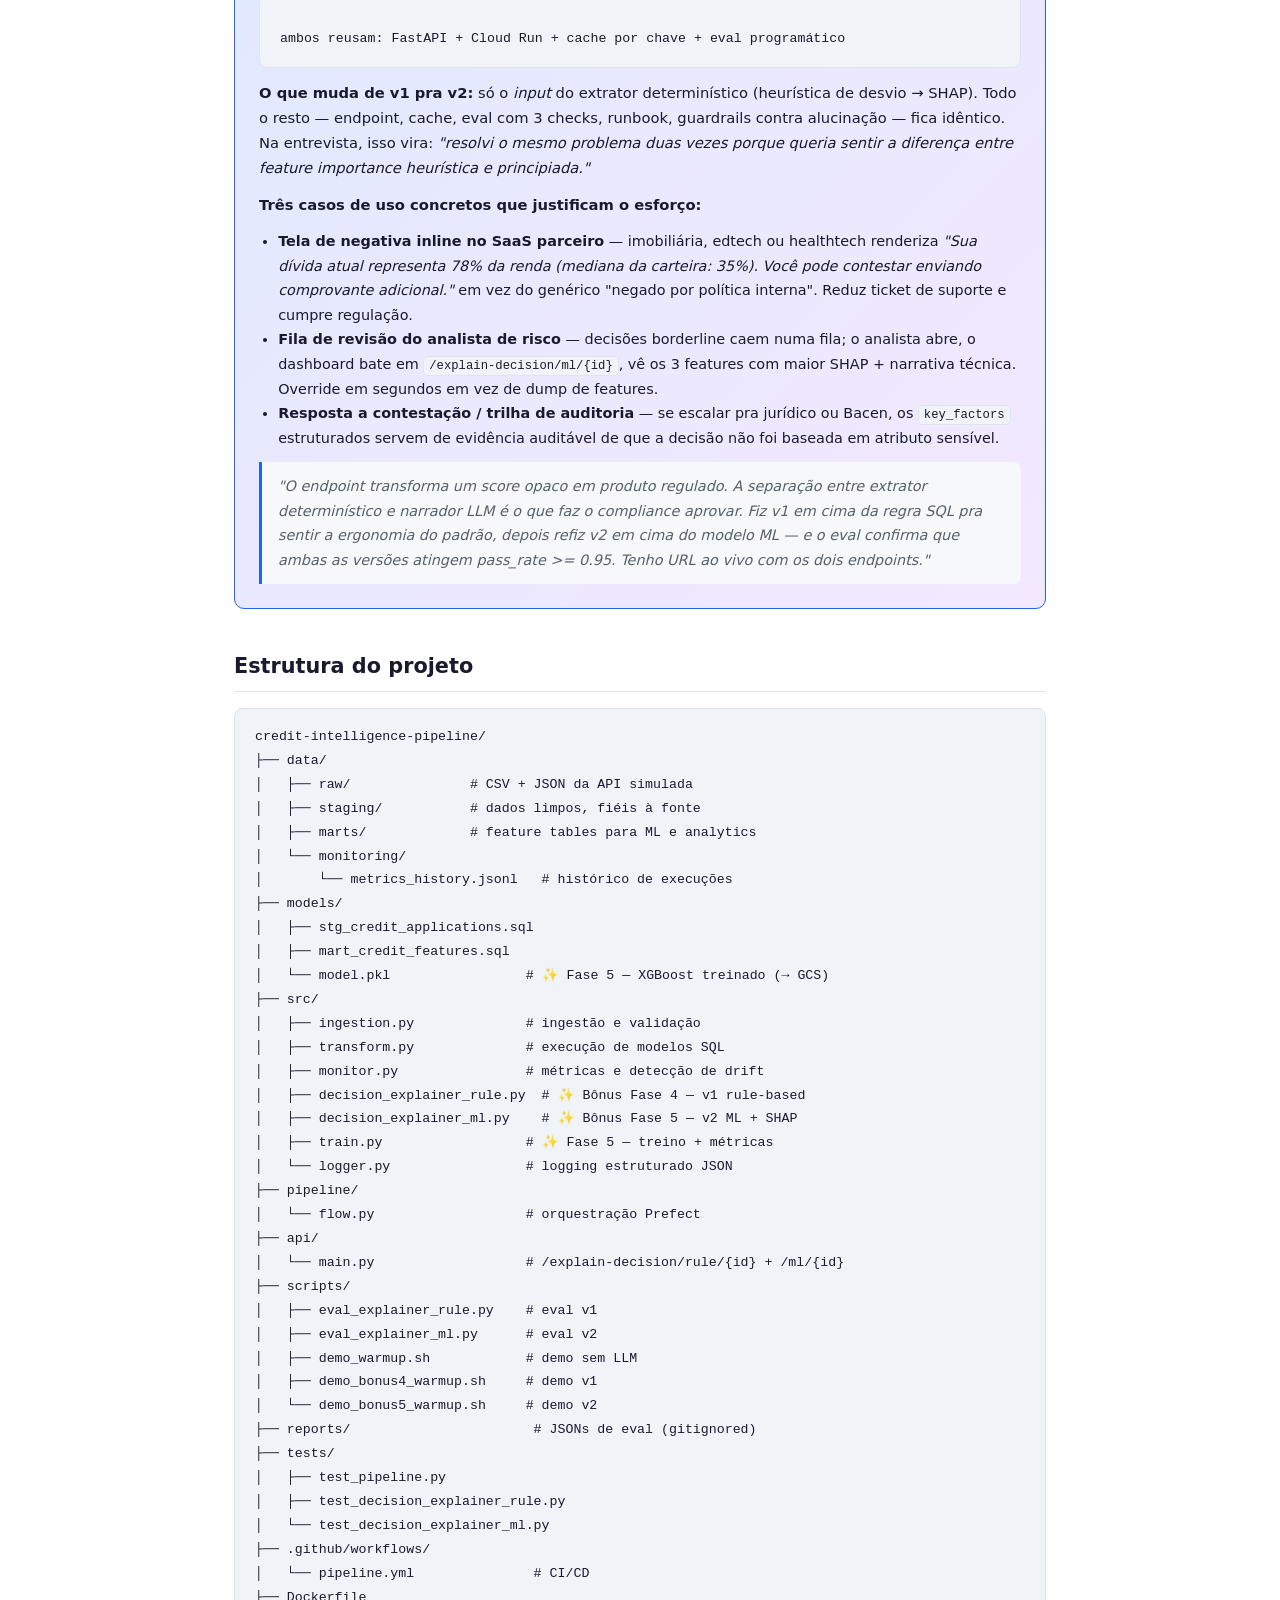
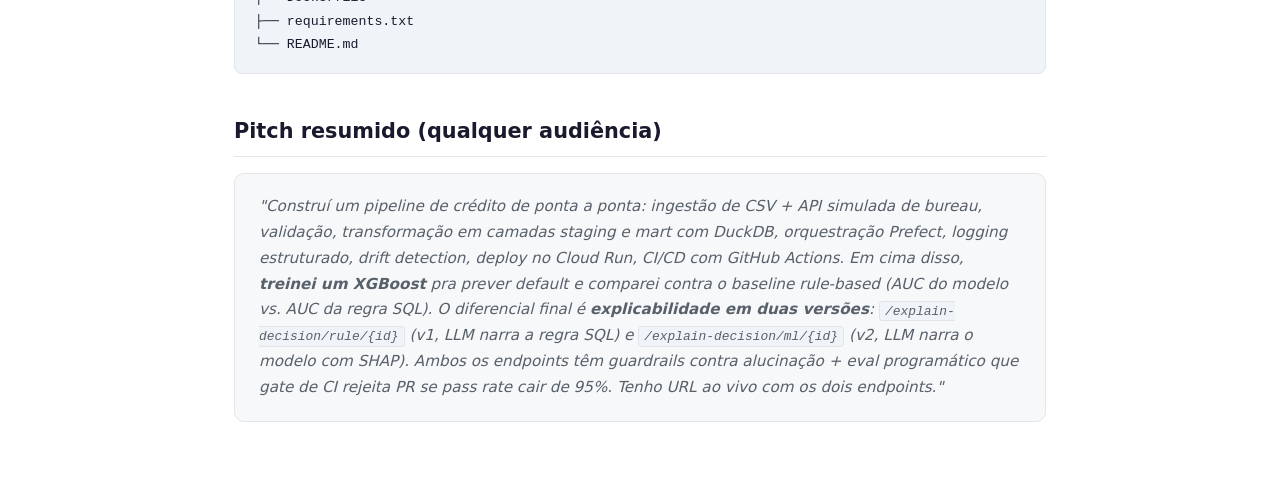
==== commit 6f9f5d43: "docs(guide): adicionar seção 'Como usar este guia' no hub explicando Redesenvolvimento" ====
--- a/context/projeto-pedagogico/index.html
+++ b/context/projeto-pedagogico/index.html
@@ -136,6 +136,16 @@
     <span class="pill">LLM API</span>
     <span class="pill">XGBoost</span>
     <span class="pill">SHAP</span>
+  </div>
+
+  <h2>Como usar este guia</h2>
+  <div class="bonus-highlight">
+    <p style="margin-top:0;"><strong>Projeto em duas fases.</strong> Este guia serve aos dois momentos do aprendizado:</p>
+    <ul style="margin: 0.5rem 0 0.75rem; padding-left: 1.2rem; font-size: 0.92rem; line-height: 1.7; color: var(--text);">
+      <li><strong>Fase 1 — Construção:</strong> o código de referência (gabarito) está pronto neste repo, rodando em produção. Você percorre os desafios aqui lendo e experimentando o que já está implementado.</li>
+      <li><strong>Fase 2 — Redesenvolvimento:</strong> você cria um <em>repositório separado</em> e reimplementa cada desafio do zero, por 20-30 min antes de consultar o gabarito. É aqui que a teoria consolida — tropeçar é parte do processo.</li>
+    </ul>
+    <p style="margin-bottom:0; font-size: 0.88rem; color: var(--muted);">Detalhes do setup do Redesenvolvimento (repo novo, estrutura mínima, fluxo por desafio) estão no <a href="https://github.com/viniciomendesr/credit-intelligence-pipeline-lab#perfil-1--eu-mesmo-fase-de-redesenvolvimento">README principal, seção Perfil 1</a>.</p>
   </div>
 
   <h2>Fases do projeto</h2>
